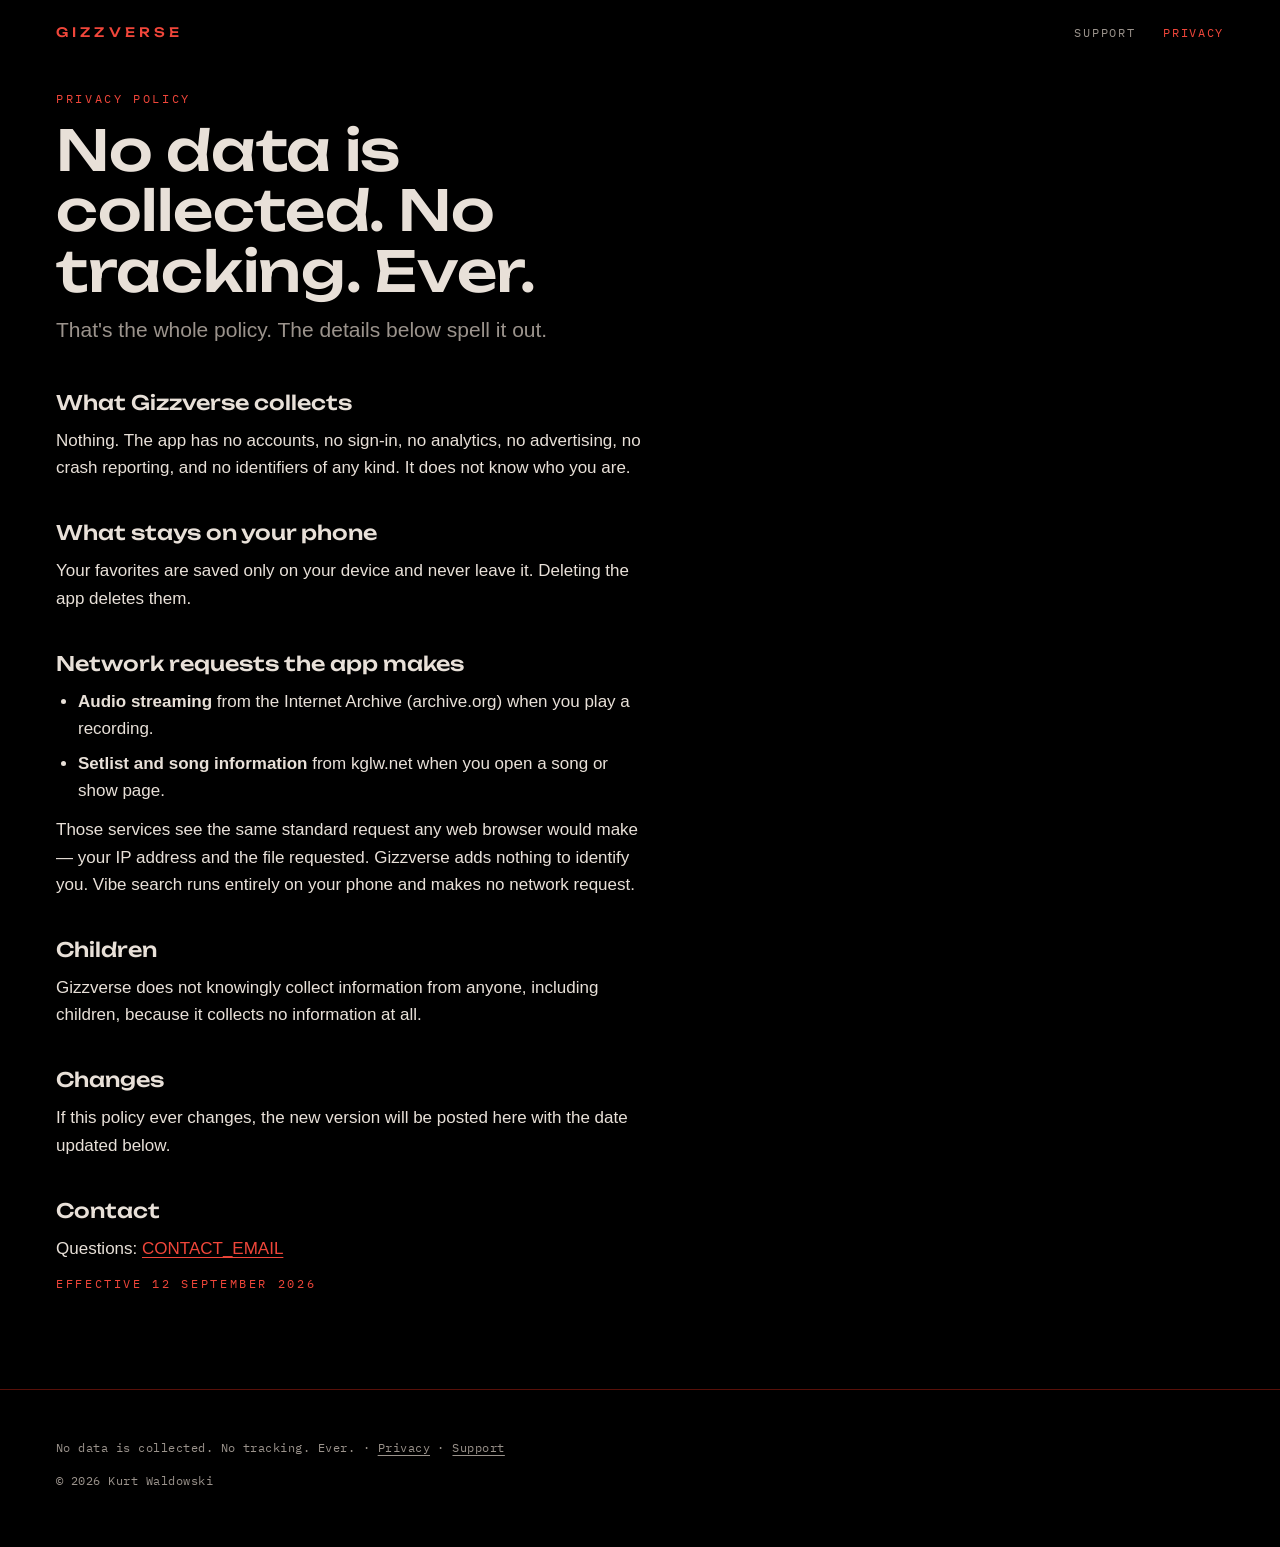
==== privacy/index.html @ 5f91a47b "Gizzverse site: landing, support, privacy" ====
<!doctype html>
<html lang="en">
<head>
<meta charset="utf-8">
<meta name="viewport" content="width=device-width, initial-scale=1">
<title>Gizzverse Privacy Policy</title>
<meta name="theme-color" content="#000000">
<link rel="icon" href="/assets/favicon.png">
<link rel="apple-touch-icon" href="/assets/apple-touch-icon.png">
<link rel="preconnect" href="https://fonts.googleapis.com">
<link rel="preconnect" href="https://fonts.gstatic.com" crossorigin>
<link rel="stylesheet" href="https://fonts.googleapis.com/css2?family=Unbounded:wght@400;500&family=IBM+Plex+Mono:wght@400&display=swap">
<link rel="stylesheet" href="/assets/site.css">
</head>
<body>
<nav class="nav">
  <a class="wordmark" href="/">Gizzverse</a>
  <div class="nav-links">
    <a href="/support/">Support</a>
    <a href="/privacy/" aria-current="page">Privacy</a>
  </div>
</nav>
<main class="doc">
  <header>
    <span class="tag">Privacy policy</span>
    <h1>No data is collected. No tracking. Ever.</h1>
    <p class="lede">That's the whole policy. The details below spell it out.</p>
  </header>

  <section>
    <h2>What Gizzverse collects</h2>
    <p>Nothing. The app has no accounts, no sign-in, no analytics, no advertising, no crash reporting, and no identifiers of any kind. It does not know who you are.</p>
  </section>

  <section>
    <h2>What stays on your phone</h2>
    <p>Your favorites are saved only on your device and never leave it. Deleting the app deletes them.</p>
  </section>

  <section>
    <h2>Network requests the app makes</h2>
    <ul>
      <li><strong>Audio streaming</strong> from the Internet Archive (archive.org) when you play a recording.</li>
      <li><strong>Setlist and song information</strong> from kglw.net when you open a song or show page.</li>
    </ul>
    <p>Those services see the same standard request any web browser would make — your IP address and the file requested. Gizzverse adds nothing to identify you. Vibe search runs entirely on your phone and makes no network request.</p>
  </section>

  <section>
    <h2>Children</h2>
    <p>Gizzverse does not knowingly collect information from anyone, including children, because it collects no information at all.</p>
  </section>

  <section>
    <h2>Changes</h2>
    <p>If this policy ever changes, the new version will be posted here with the date updated below.</p>
  </section>

  <section>
    <h2>Contact</h2>
    <p>Questions: <a href="mailto:CONTACT_EMAIL">CONTACT_EMAIL</a></p>
    <p class="tag">Effective 12 September 2026</p>
  </section>
</main>
<footer>
  <p>No data is collected. No tracking. Ever. · <a href="/privacy/">Privacy</a> · <a href="/support/">Support</a></p>
  <p>© 2026 Kurt Waldowski</p>
</footer>
</body>
</html>
---- assets/site.css ----
/* Gizzverse — site styles. Dark only, per the app's design language: void + red. */
:root {
  --void: #000000;
  --red-core: #D9291C;
  --red-hot: #FF6A4D;
  --red-dim: #571009;
  --red-text: #F0463A;
  --smoke: #E8E0D8;
  --smoke-dim: #9B938C;
  --glass: rgba(0, 0, 0, 0.55);
  --display: "Unbounded", "Avenir Next", "Helvetica Neue", sans-serif;
  --mono: "IBM Plex Mono", "SF Mono", Menlo, monospace;
  --body: -apple-system, BlinkMacSystemFont, "Segoe UI", Helvetica, Arial, sans-serif;
  --measure: 62ch;
  color-scheme: dark;
}
* { box-sizing: border-box; }
html { background: var(--void); }
body {
  margin: 0;
  background: var(--void);
  color: var(--smoke);
  font-family: var(--body);
  font-size: 17px;
  line-height: 1.6;
  -webkit-font-smoothing: antialiased;
}
a { color: var(--red-text); text-decoration-thickness: 1px; text-underline-offset: 3px; }
a:hover { color: var(--red-hot); }
a:focus-visible, button:focus-visible { outline: 2px solid var(--red-hot); outline-offset: 3px; }
img { max-width: 100%; display: block; }

.wordmark {
  font-family: var(--display);
  font-weight: 500;
  letter-spacing: 0.32em;
  text-transform: uppercase;
  color: var(--red-text);
  text-decoration: none;
  font-size: 13px;
}
.wordmark:hover { color: var(--red-hot); }

.nav {
  display: flex; align-items: center; justify-content: space-between;
  padding: 22px clamp(20px, 5vw, 56px);
}
.nav-links { display: flex; gap: 28px; }
.nav-links a {
  font-family: var(--mono); font-size: 12px; letter-spacing: 0.14em; text-transform: uppercase;
  color: var(--smoke-dim); text-decoration: none;
}
.nav-links a:hover, .nav-links a[aria-current] { color: var(--red-text); }

.tag {
  font-family: var(--mono); font-size: 12px; letter-spacing: 0.22em; text-transform: uppercase;
  color: var(--red-text);
}

h1, h2, h3 { font-family: var(--display); font-weight: 500; text-wrap: balance; margin: 0; }
h1 { font-size: clamp(30px, 5.2vw, 56px); line-height: 1.08; letter-spacing: -0.005em; color: var(--smoke); }
h2 { font-size: clamp(22px, 3vw, 32px); line-height: 1.2; color: var(--smoke); }
p { margin: 0; max-width: var(--measure); }
.lede { font-size: clamp(18px, 2vw, 21px); color: var(--smoke-dim); }

.store-btn {
  display: inline-flex; align-items: center; gap: 12px;
  padding: 14px 22px; border-radius: 999px;
  border: 1px solid var(--red-core);
  background: var(--glass);
  color: var(--smoke); text-decoration: none;
  font-family: var(--display); font-weight: 500; font-size: 14px; letter-spacing: 0.04em;
  box-shadow: 0 0 40px rgba(217, 41, 28, 0.18);
  transition: box-shadow 200ms, border-color 200ms;
}
.store-btn:hover { border-color: var(--red-hot); color: var(--smoke); box-shadow: 0 0 60px rgba(255, 106, 77, 0.32); }
.store-btn svg { width: 20px; height: 20px; fill: var(--smoke); }

footer {
  padding: 48px clamp(20px, 5vw, 56px) 56px;
  border-top: 1px solid var(--red-dim);
  display: grid; gap: 14px;
  font-family: var(--mono); font-size: 12px; letter-spacing: 0.04em; color: var(--smoke-dim);
}
footer p { max-width: none; }
footer a { color: var(--smoke-dim); }
footer a:hover { color: var(--red-text); }

/* Document pages (support / privacy) */
.doc { padding: 24px clamp(20px, 5vw, 56px) 96px; max-width: 760px; }
.doc header { display: grid; gap: 12px; margin-bottom: 44px; }
.doc section { display: grid; gap: 12px; margin-top: 40px; }
.doc h2 { font-size: 20px; }
.doc ul { margin: 0; padding-left: 22px; max-width: var(--measure); display: grid; gap: 8px; }
.doc .contact {
  margin-top: 8px; padding: 22px 24px; border: 1px solid var(--red-dim); border-radius: 14px;
  display: grid; gap: 6px; max-width: 520px;
}
.doc .contact a { font-family: var(--display); font-weight: 500; font-size: 16px; }
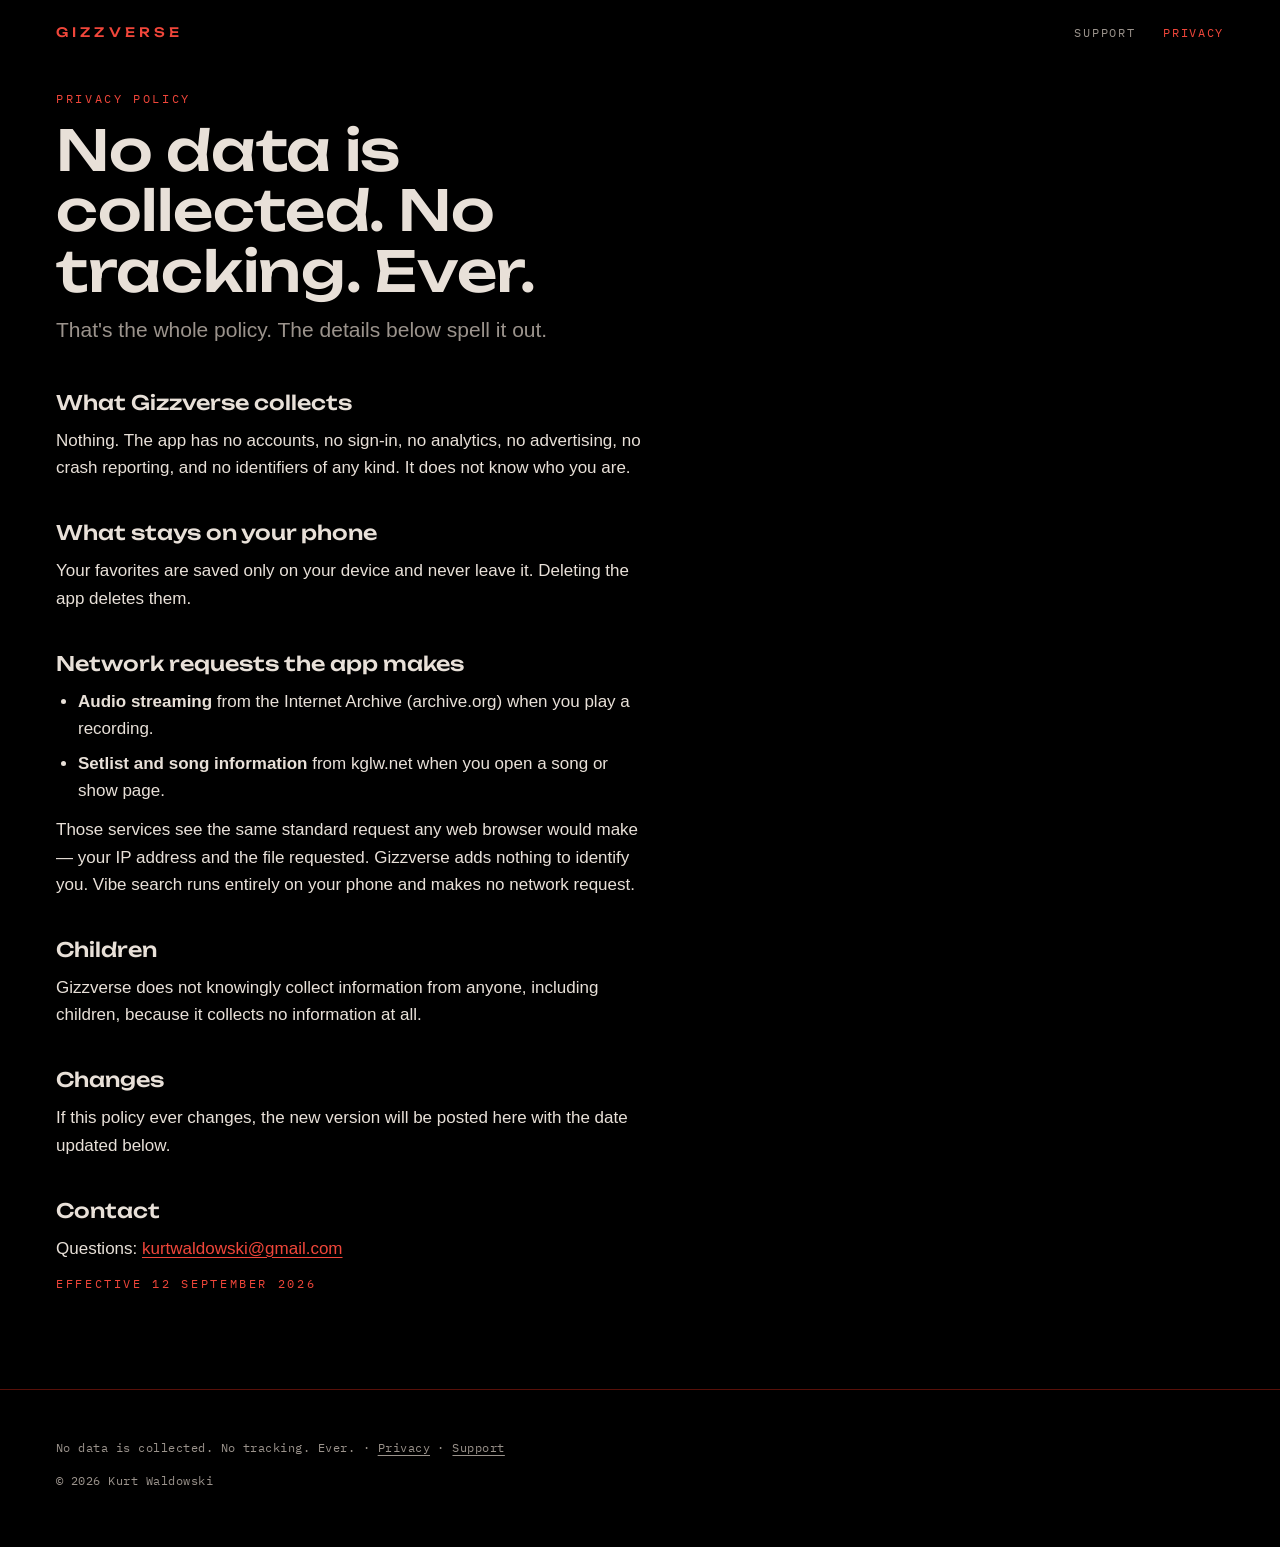
==== commit aa888ef3: "Contact email and App Store link" ====
--- a/privacy/index.html
+++ b/privacy/index.html
@@ -58,7 +58,7 @@
 
   <section>
     <h2>Contact</h2>
-    <p>Questions: <a href="mailto:CONTACT_EMAIL">CONTACT_EMAIL</a></p>
+    <p>Questions: <a href="mailto:kurtwaldowski@gmail.com">kurtwaldowski@gmail.com</a></p>
     <p class="tag">Effective 12 September 2026</p>
   </section>
 </main>
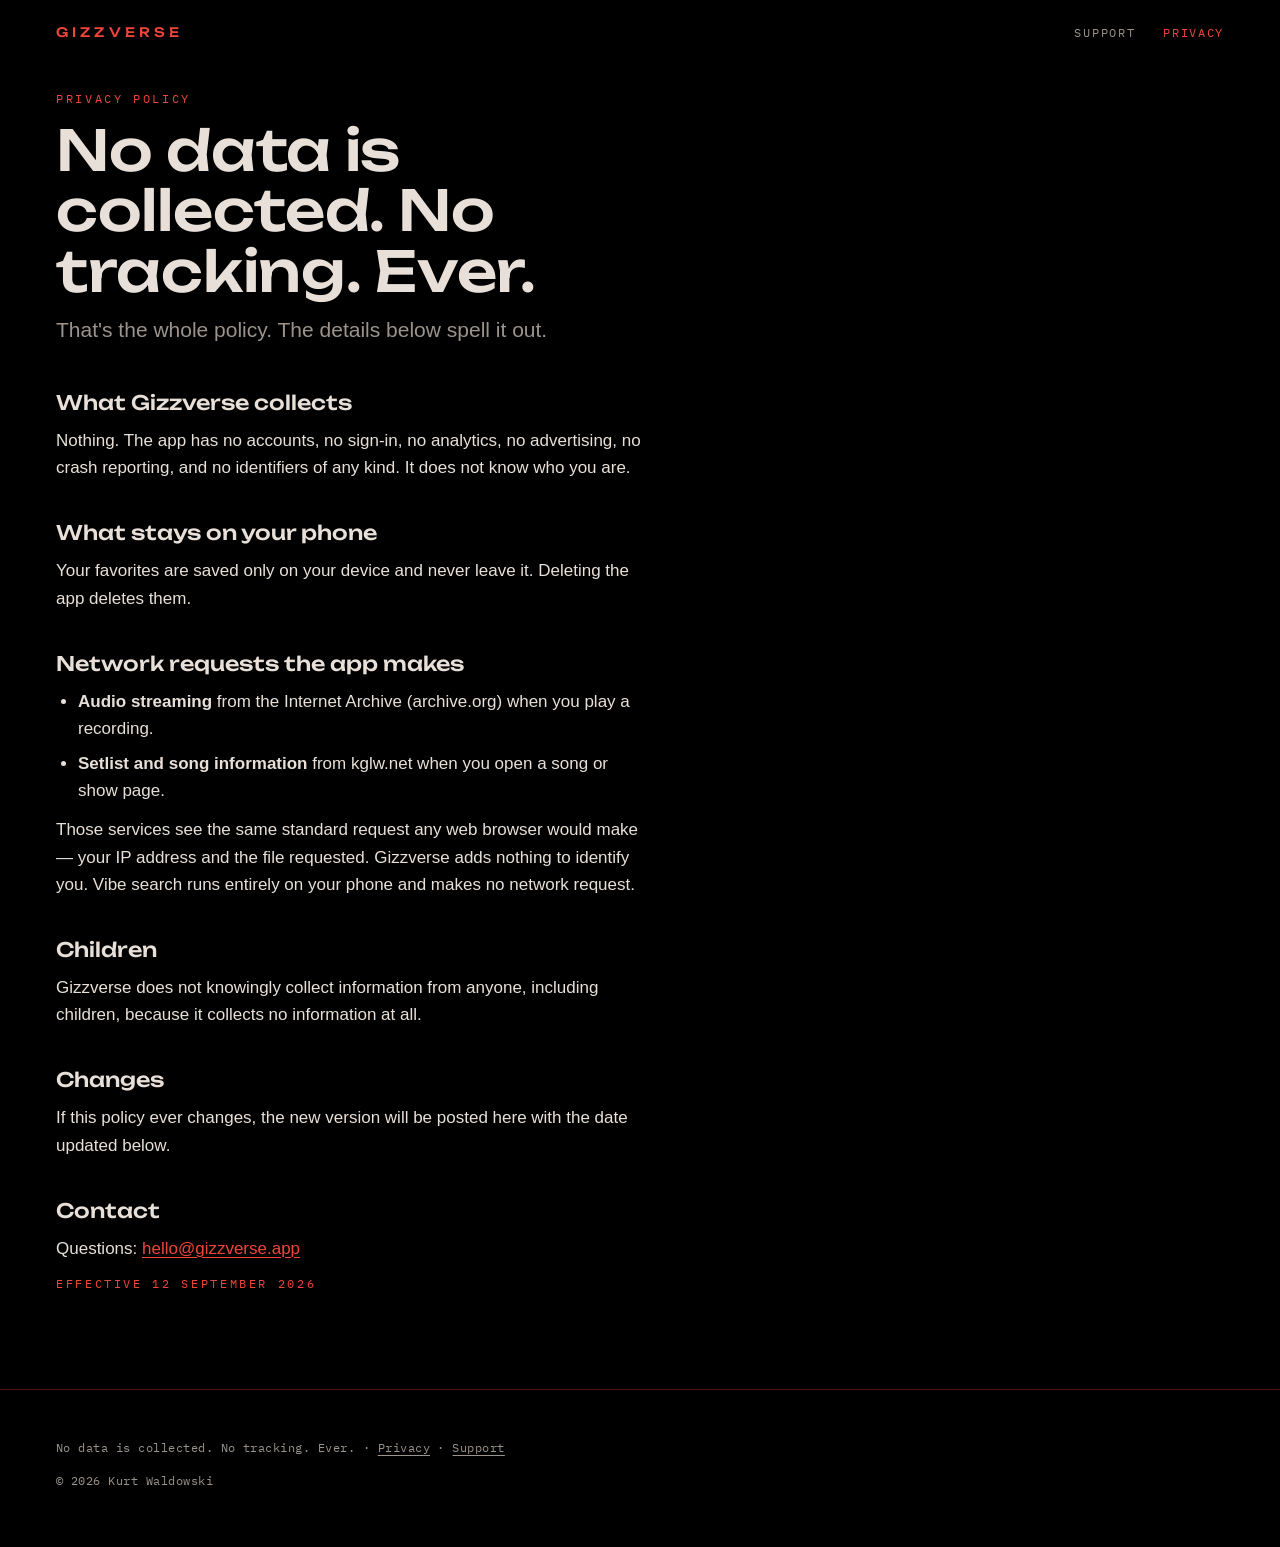
==== commit 1b167630: "Contact: hello@gizzverse.app" ====
--- a/privacy/index.html
+++ b/privacy/index.html
@@ -58,7 +58,7 @@
 
   <section>
     <h2>Contact</h2>
-    <p>Questions: <a href="mailto:kurtwaldowski@gmail.com">kurtwaldowski@gmail.com</a></p>
+    <p>Questions: <a href="mailto:hello@gizzverse.app">hello@gizzverse.app</a></p>
     <p class="tag">Effective 12 September 2026</p>
   </section>
 </main>
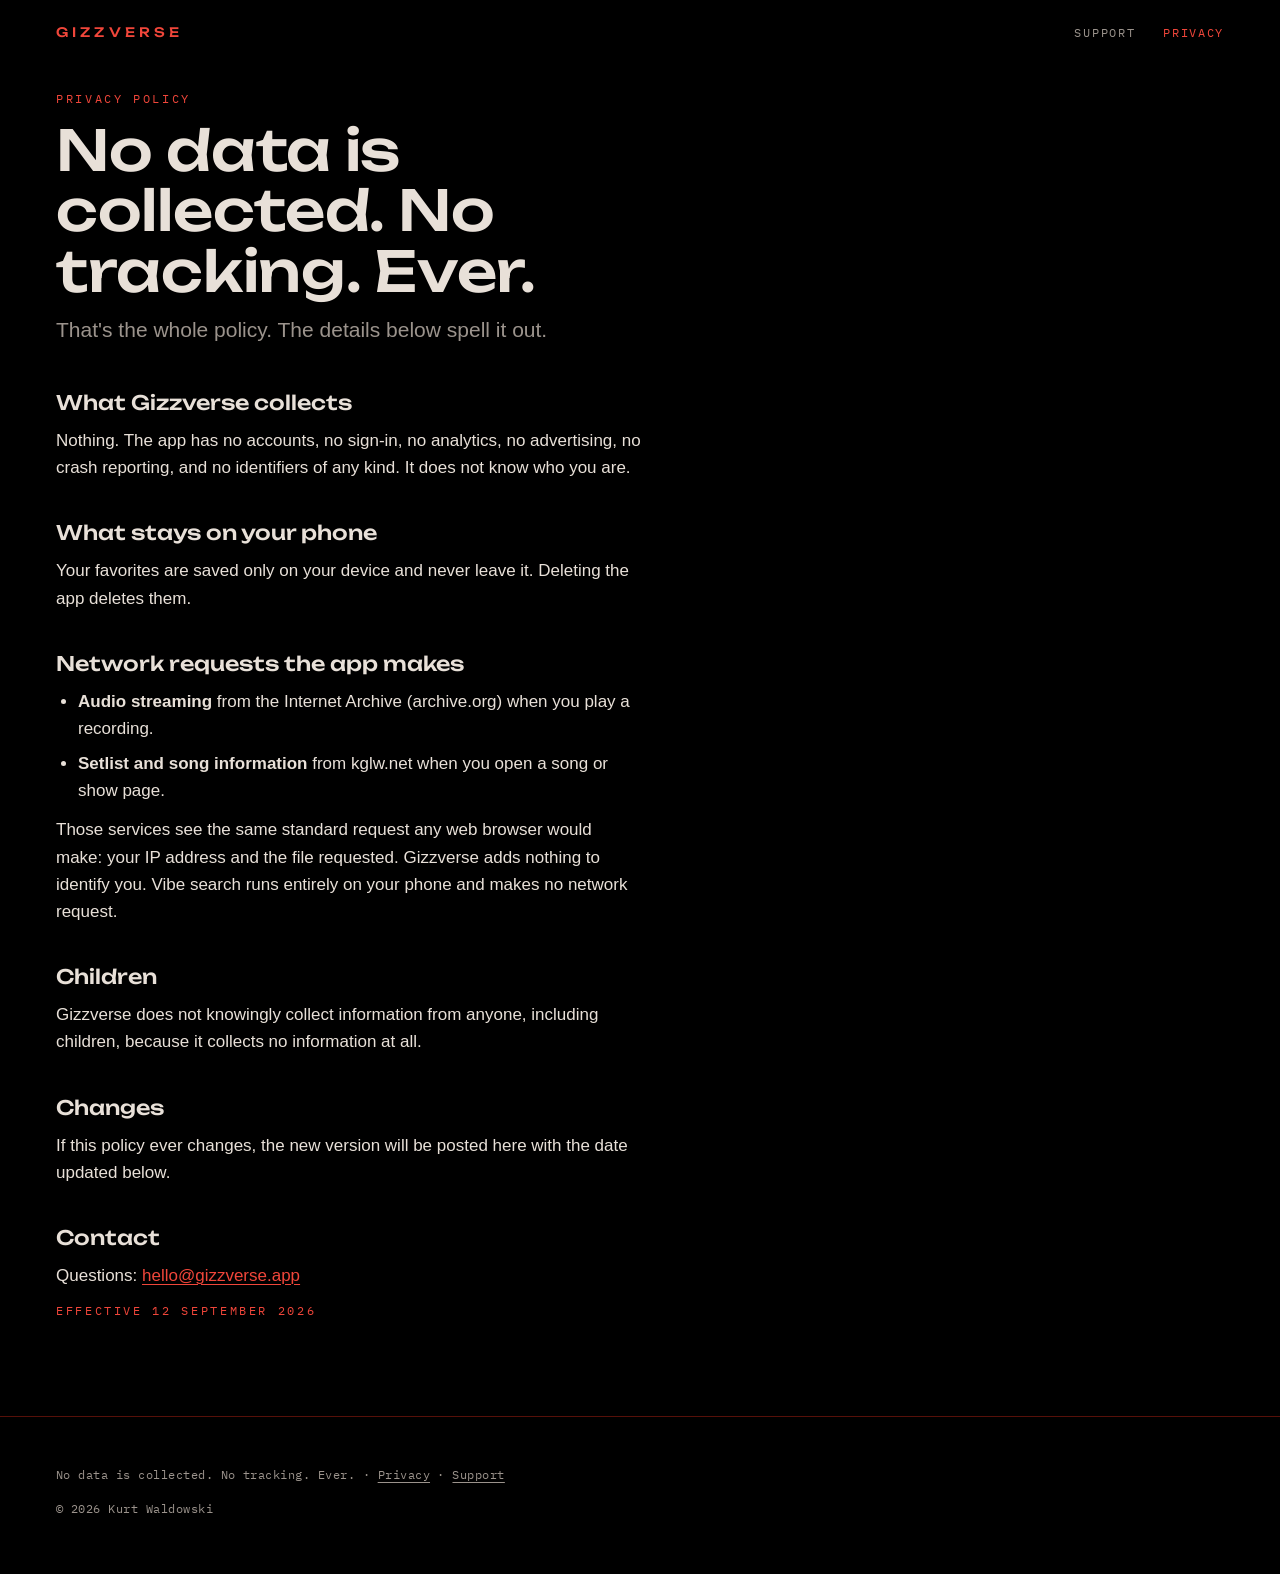
==== commit d4015b92: "Remove em dashes" ====
--- a/privacy/index.html
+++ b/privacy/index.html
@@ -43,7 +43,7 @@
       <li><strong>Audio streaming</strong> from the Internet Archive (archive.org) when you play a recording.</li>
       <li><strong>Setlist and song information</strong> from kglw.net when you open a song or show page.</li>
     </ul>
-    <p>Those services see the same standard request any web browser would make — your IP address and the file requested. Gizzverse adds nothing to identify you. Vibe search runs entirely on your phone and makes no network request.</p>
+    <p>Those services see the same standard request any web browser would make: your IP address and the file requested. Gizzverse adds nothing to identify you. Vibe search runs entirely on your phone and makes no network request.</p>
   </section>
 
   <section>
